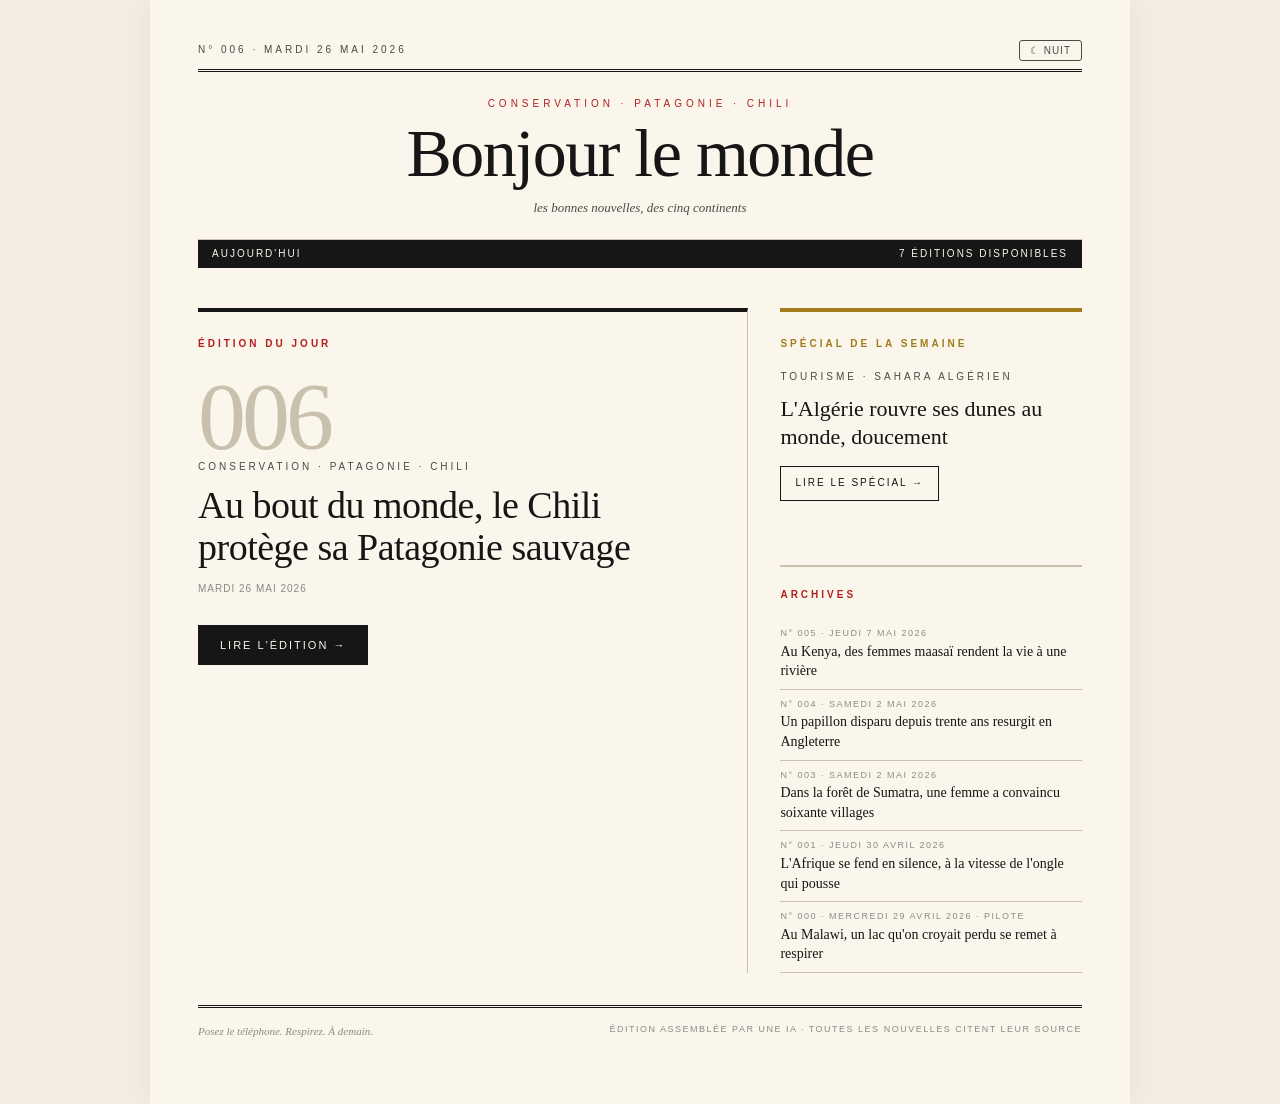
==== index.html @ 3cf7e54c "n°006 : thème Grèce, texte -35%, Tu connais sur index - Archives/n006 : bannière Navagio (CC BY-SA 4" ====
<!DOCTYPE html>
<html lang="fr">
<head>
<meta charset="UTF-8">
<meta name="viewport" content="width=device-width, initial-scale=1.0">

<!-- ============ SEO DE BASE ============ -->
<title>Bonjour le monde — Bonnes nouvelles des cinq continents</title>
<meta name="description" content="Un journal de bonnes nouvelles des cinq continents. Articles apaisants, faits vérifiés, sources citées. Nouvelle édition chaque jour.">
<meta name="keywords" content="bonnes nouvelles, journal positif, déconnexion, lecture lente, IA journaliste, cinq continents, actualités positives">
<meta name="author" content="Bonjour le monde">
<meta name="robots" content="index, follow, max-image-preview:large, max-snippet:-1">
<link rel="canonical" href="https://dzcheck.com/">
<link rel="icon" type="image/svg+xml" href="assets/logo.svg">
<link rel="apple-touch-icon" href="assets/logo.svg">

<!-- ============ OPEN GRAPH ============ -->
<meta property="og:type" content="website">
<meta property="og:title" content="Bonjour le monde — Bonnes nouvelles des cinq continents">
<meta property="og:description" content="Un journal de bonnes nouvelles des cinq continents. Articles apaisants, faits vérifiés, sources citées. Nouvelle édition chaque jour.">
<meta property="og:image" content="https://dzcheck.com/assets/img/n006-une.jpg">
<meta property="og:url" content="https://dzcheck.com/">
<meta property="og:site_name" content="Bonjour le monde">
<meta property="og:locale" content="fr_FR">

<!-- ============ TWITTER CARD ============ -->
<meta name="twitter:card" content="summary_large_image">
<meta name="twitter:title" content="Bonjour le monde — Bonnes nouvelles des cinq continents">
<meta name="twitter:description" content="Un journal de bonnes nouvelles des cinq continents. Articles apaisants, faits vérifiés, sources citées.">
<meta name="twitter:image" content="https://dzcheck.com/assets/img/n006-une.jpg">

<!-- ============ SCHEMA.ORG JSON-LD ============ -->
<script type="application/ld+json">
{
  "@context": "https://schema.org",
  "@type": "WebSite",
  "name": "Bonjour le monde",
  "url": "https://dzcheck.com/",
  "description": "Journal de bonnes nouvelles des cinq continents — articles apaisants, faits vérifiés, sources citées. Nouvelle édition chaque jour.",
  "inLanguage": "fr",
  "publisher": {
    "@type": "Organization",
    "name": "Bonjour le monde",
    "url": "https://dzcheck.com/",
    "logo": { "@type": "ImageObject", "url": "https://dzcheck.com/assets/logo.svg" }
  }
}
</script>

<link rel="stylesheet" href="assets/style.css">
<style>
.home-grid {
  display: grid;
  grid-template-columns: 1fr;
  gap: 0;
  margin: 2rem 0 0;
}
@media (min-width: 720px) {
  .home-grid {
    grid-template-columns: 1.65fr 1fr;
    gap: 0;
  }
}

/* Carte édition du jour */
.card-today {
  border-top: 4px solid var(--ink);
  padding: 1.5rem 0 2rem;
}
@media (min-width: 720px) {
  .card-today { padding-right: 2.5rem; border-right: 1px solid var(--rule); }
}
.card-label {
  font-family: var(--sans);
  font-size: 10px;
  letter-spacing: 3px;
  text-transform: uppercase;
  font-weight: bold;
  margin: 0 0 1rem;
}
.card-today .card-label { color: var(--red); }
.card-num {
  font-family: var(--display);
  font-size: 96px;
  line-height: 1;
  color: var(--rule);
  font-weight: 500;
  display: block;
  letter-spacing: -4px;
  margin-bottom: -6px;
}
.card-kicker {
  font-family: var(--sans);
  font-size: 10px;
  letter-spacing: 3px;
  text-transform: uppercase;
  color: var(--ink-soft);
  margin: 0 0 10px;
}
.card-today h2 {
  font-family: var(--display);
  font-size: clamp(26px, 4.5vw, 38px);
  font-weight: 500;
  line-height: 1.1;
  letter-spacing: -0.5px;
  margin: 0 0 0.75rem;
}
.card-date {
  font-family: var(--sans);
  font-size: 10px;
  color: var(--ink-faint);
  letter-spacing: 1px;
  text-transform: uppercase;
  margin-bottom: 1.75rem;
}
.btn-primary {
  display: inline-block;
  font-family: var(--sans);
  font-size: 11px;
  letter-spacing: 2px;
  text-transform: uppercase;
  color: var(--paper);
  background: var(--ink);
  padding: 11px 22px;
  text-decoration: none;
  transition: background 0.2s;
}
.btn-primary:hover { background: var(--red); }

/* Colonne droite */
.right-col { padding: 0; }
@media (min-width: 720px) { .right-col { padding: 0 0 0 2rem; } }

/* Carte spécial */
.card-special {
  border-top: 4px solid var(--gold);
  padding: 1.5rem 0 2rem;
  margin-top: 2rem;
}
@media (min-width: 720px) { .card-special { margin-top: 0; } }
.card-special .card-label { color: var(--gold); }
.card-special h3 {
  font-family: var(--display);
  font-size: clamp(18px, 2.8vw, 22px);
  font-weight: 500;
  line-height: 1.25;
  margin: 0 0 1rem;
}
.btn-secondary {
  display: inline-block;
  font-family: var(--sans);
  font-size: 10px;
  letter-spacing: 2px;
  text-transform: uppercase;
  color: var(--ink);
  border: 1px solid var(--ink);
  padding: 8px 14px;
  text-decoration: none;
  transition: all 0.2s;
}
.btn-secondary:hover { color: var(--paper); background: var(--ink); }

/* Archives */
.archives-side {
  border-top: 2px solid var(--rule);
  padding-top: 1.25rem;
  margin-top: 2rem;
}
.archives-side h3 {
  font-family: var(--sans);
  font-size: 10px;
  letter-spacing: 3px;
  text-transform: uppercase;
  color: var(--red);
  margin: 0 0 1rem;
  font-weight: bold;
}
/* Tu connais ? */
.tu-connais {
  border-top: 2px solid rgba(232,160,32,0.4);
  margin-top: 3rem;
  padding-top: 1.75rem;
}
.tu-connais-header {
  font-family: var(--sans);
  font-size: 10px;
  letter-spacing: 3px;
  text-transform: uppercase;
  color: #c8881a;
  font-weight: bold;
  margin: 0 0 0.5rem;
}
.tu-connais h2 {
  font-family: var(--display);
  font-size: clamp(18px, 3vw, 24px);
  font-weight: 500;
  margin: 0 0 1rem;
  line-height: 1.25;
}
.tu-connais p { font-size: 14.5px; line-height: 1.65; margin: 0 0 1rem; }
.tu-connais .proverb-box {
  font-style: italic;
  font-size: 14px;
  border-left: 3px solid rgba(232,160,32,0.5);
  padding-left: 1rem;
  color: var(--ink-soft);
  margin: 1rem 0;
}
.tu-connais .proverb-box cite {
  display: block;
  font-style: normal;
  font-family: var(--sans);
  font-size: 9px;
  letter-spacing: 1.5px;
  text-transform: uppercase;
  color: var(--ink-faint);
  margin-top: 4px;
}
.tu-connais .book-rec {
  display: flex;
  gap: 10px;
  background: rgba(240,222,160,0.12);
  border: 0.5px solid rgba(232,160,32,0.3);
  border-radius: 2px;
  padding: 10px 12px;
  margin-top: 0.75rem;
}
.tu-connais .book-icon { font-size: 20px; flex-shrink: 0; line-height: 1.3; }
.tu-connais .book-body { font-family: var(--sans); font-size: 11px; color: var(--ink-soft); line-height: 1.5; }
.tu-connais .book-body strong { display: block; font-size: 12.5px; color: var(--ink); font-family: var(--display); font-style: italic; margin-bottom: 2px; }

.archives-side ul { list-style: none; padding: 0; margin: 0; }
.archives-side li { border-bottom: 0.5px solid var(--rule); padding: 8px 0; }
.archives-side a {
  color: var(--ink);
  text-decoration: none;
  font-family: var(--display);
  font-size: 14px;
  line-height: 1.4;
  display: block;
}
.archives-side a:hover { color: var(--red); }
.archives-side .meta {
  font-family: var(--sans);
  font-size: 9px;
  letter-spacing: 1.5px;
  text-transform: uppercase;
  color: var(--ink-faint);
  display: block;
  margin-bottom: 2px;
}
</style>
</head>
<body>

<div class="page">

<div class="topbar">
  <small id="topbar-date">N° 006 · Mardi 26 mai 2026</small>
  <button class="toggle" id="toggle">☾ NUIT</button>
</div>

<header class="masthead">
  <p class="pre" id="masthead-kicker">Conservation · Patagonie · Chili</p>
  <h1>Bonjour le monde</h1>
  <p class="strap">les bonnes nouvelles, des cinq continents</p>
</header>

<div class="bandeau">
  <span>Aujourd'hui</span>
  <span id="bandeau-info">7 éditions disponibles</span>
</div>

<!-- Contenu statique lu par Google — mis à jour à chaque édition -->
<div id="content">
  <div class="home-grid">
    <div class="card-today">
      <p class="card-label">Édition du jour</p>
      <span class="card-num">006</span>
      <p class="card-kicker">Conservation · Patagonie · Chili</p>
      <h2>Au bout du monde, le Chili protège sa Patagonie sauvage</h2>
      <p class="card-date">Mardi 26 mai 2026</p>
      <a class="btn-primary" href="archives/n006.html">Lire l'édition →</a>
    </div>
    <div class="right-col">
      <div class="card-special">
        <p class="card-label">Spécial de la semaine</p>
        <p class="card-kicker">Tourisme · Sahara algérien</p>
        <h3>L'Algérie rouvre ses dunes au monde, doucement</h3>
        <a class="btn-secondary" href="archives/n002.html">Lire le spécial →</a>
      </div>
      <div class="archives-side">
        <h3>Archives</h3>
        <ul>
          <li><a href="archives/n005.html"><span class="meta">N° 005 · Jeudi 7 mai 2026</span>Au Kenya, des femmes maasaï rendent la vie à une rivière</a></li>
          <li><a href="archives/n004.html"><span class="meta">N° 004 · Samedi 2 mai 2026</span>Un papillon disparu depuis trente ans resurgit en Angleterre</a></li>
          <li><a href="archives/n003.html"><span class="meta">N° 003 · Samedi 2 mai 2026</span>Dans la forêt de Sumatra, une femme a convaincu soixante villages</a></li>
          <li><a href="archives/n001.html"><span class="meta">N° 001 · Jeudi 30 avril 2026</span>L'Afrique se fend en silence, à la vitesse de l'ongle qui pousse</a></li>
        </ul>
      </div>
    </div>
  </div>
  <!-- Tu connais ? — rubrique fixe, mise à jour à chaque édition -->
  <div class="tu-connais" id="tu-connais">
    <p class="tu-connais-header">☀ Tu connais ? — Portrait de pays · Édition d'été</p>
    <h2>Palau — l'archipel qui a choisi l'océan plutôt que l'argent</h2>
    <p>Palau est un chapelet de 340 îles dans le Pacifique occidental, entre les Philippines et la Papouasie. Avec 18 000 habitants, c'est l'un des plus petits États souverains du monde — et l'un des plus cohérents : en 2015, le pays a fermé 80 % de ses eaux territoriales à toute pêche commerciale. Sa "Jellyfish Lake" abrite des millions de méduses dorées sans venin, que l'on traverse à la nage dans un silence étrange.</p>
    <div class="proverb-box">
      « Une île seule ne fait pas un archipel. »
      <cite>— Proverbe palauan</cite>
    </div>
    <div class="book-rec">
      <span class="book-icon">📖</span>
      <div class="book-body">
        <strong>La Longue Route — Bernard Moitessier (1971)</strong>
        Un marin français abandonne une course autour du monde pour continuer seul dans le Pacifique — parce que l'océan valait plus que la victoire. Le grand livre d'été.
      </div>
    </div>
  </div>

  <div class="colophon">
    <p class="left">Posez le téléphone. Respirez. À demain.</p>
    <p class="right">Édition assemblée par une IA · Toutes les nouvelles citent leur source</p>
  </div>
</div>

</div>

<script>
(function(){
  const btn = document.getElementById('toggle');
  if (window.matchMedia && window.matchMedia('(prefers-color-scheme: dark)').matches) {
    document.body.classList.add('dark');
    btn.textContent = '☀ JOUR';
  }
  btn.addEventListener('click', () => {
    document.body.classList.toggle('dark');
    btn.textContent = document.body.classList.contains('dark') ? '☀ JOUR' : '☾ NUIT';
  });
})();

(async function(){
  try {
    const res = await fetch('data/editions.json');
    const data = await res.json();
    const editions = data.editions || [];

    const today = new Date().toISOString().slice(0, 10);
    const available = editions.filter(e => e.date <= today);

    if (available.length === 0) return;

    const todayEd  = available[0];
    const specialEd = available.find(e => e.special && e !== todayEd) || null;
    const archives  = available.filter(e => e !== todayEd && e !== specialEd);

    document.title = 'Bonjour le monde — N° ' + todayEd.numero;
    document.getElementById('topbar-date').textContent = 'N° ' + todayEd.numero + ' · ' + todayEd.date_fr;
    document.getElementById('masthead-kicker').textContent = todayEd.kicker_une;
    document.getElementById('bandeau-info').textContent =
      available.length + ' édition' + (available.length > 1 ? 's' : '') + ' disponible' + (available.length > 1 ? 's' : '');

    let html = '<div class="home-grid">';
    html += `<div class="card-today">
      <p class="card-label">Édition du jour</p>
      <span class="card-num">${todayEd.numero}</span>
      <p class="card-kicker">${todayEd.kicker_une}</p>
      <h2>${todayEd.titre_une}</h2>
      <p class="card-date">${todayEd.date_fr}</p>
      <a class="btn-primary" href="${todayEd.fichier}">Lire l'édition →</a>
    </div>`;

    html += '<div class="right-col">';
    if (specialEd) {
      html += `<div class="card-special">
        <p class="card-label">Spécial de la semaine</p>
        <p class="card-kicker">${specialEd.kicker_une}</p>
        <h3>${specialEd.titre_une}</h3>
        <a class="btn-secondary" href="${specialEd.fichier}">Lire le spécial →</a>
      </div>`;
    }
    if (archives.length > 0) {
      const mt = specialEd ? '' : 'margin-top:1.5rem;border-top:4px solid var(--rule);padding-top:1.5rem;';
      html += `<div class="archives-side" style="${mt}"><h3>Archives</h3><ul>`;
      archives.forEach(e => {
        html += `<li><a href="${e.fichier}"><span class="meta">N° ${e.numero} · ${e.date_fr}</span>${e.titre_une}</a></li>`;
      });
      html += '</ul></div>';
    }
    html += '</div></div>';
    html += `<div class="colophon">
      <p class="left">Posez le téléphone. Respirez. À demain.</p>
      <p class="right">Édition assemblée par une IA · Toutes les nouvelles citent leur source</p>
    </div>`;

    document.getElementById('content').innerHTML = html;
  } catch(err) {
    // Contenu statique maintenu si fetch échoue
  }
})();
</script>

</body>
</html>
---- assets/style.css ----
/* Bonjour le monde — feuille de style partagée */
:root {
  --bg: #f4ede1;
  --paper: #fbf6ec;
  --surface: #ffffff;
  --ink: #161616;
  --ink-soft: #4a4a48;
  --ink-faint: #8a8a85;
  --rule: #c9c1ad;
  --rule-strong: #161616;
  --red: #b21f1f;
  --gold: #a17c1b;
  --teal: #1a6660;
  --serif: "Iowan Old Style", "Palatino Linotype", Palatino, Georgia, "Times New Roman", serif;
  --display: "Iowan Old Style", "Palatino Linotype", Georgia, serif;
  --sans: "Helvetica Neue", "Arial Narrow", Arial, sans-serif;
}
body.dark {
  --bg: #131210;
  --paper: #1a1815;
  --surface: #221f1a;
  --ink: #ece5d3;
  --ink-soft: #b8b0a0;
  --ink-faint: #7a7368;
  --rule: #383330;
  --rule-strong: #ece5d3;
  --red: #e87d7d;
  --gold: #d9b26a;
  --teal: #6dbab2;
}
* { box-sizing: border-box; }
html, body { margin: 0; padding: 0; }
body {
  background: var(--bg);
  color: var(--ink);
  font-family: var(--serif);
  font-size: 16.5px;
  line-height: 1.65;
  -webkit-font-smoothing: antialiased;
  text-rendering: optimizeLegibility;
  transition: background 0.3s ease, color 0.3s ease;
}
.page {
  max-width: 980px;
  margin: 0 auto;
  background: var(--paper);
  padding: 1.25rem 1.5rem 3rem;
  box-shadow: 0 0 30px rgba(0,0,0,0.06);
}
@media (min-width: 800px){ .page { padding: 2.5rem 3rem 4rem; } }

.topbar { display: flex; justify-content: space-between; align-items: center; padding-bottom: 8px; border-bottom: 3px double var(--rule-strong); }
.topbar small { font-family: var(--sans); font-size: 10px; letter-spacing: 3px; color: var(--ink-soft); text-transform: uppercase; }
.toggle { background: transparent; border: 1px solid var(--ink-soft); border-radius: 3px; padding: 4px 10px; font-family: var(--sans); font-size: 10px; letter-spacing: 1px; color: var(--ink-soft); cursor: pointer; }
.toggle:hover { color: var(--ink); border-color: var(--ink); }

.masthead { text-align: center; padding: 1.5rem 0 0.5rem; border-bottom: 1px solid var(--rule); margin-bottom: 0; }
.masthead .pre { font-family: var(--sans); font-size: 10px; letter-spacing: 4px; color: var(--red); text-transform: uppercase; margin: 0 0 8px; }
.masthead h1 { font-family: var(--display); font-size: clamp(42px, 9vw, 68px); font-weight: 500; margin: 0; letter-spacing: -1.5px; line-height: 0.95; }
.masthead .strap { font-style: italic; font-size: 13px; color: var(--ink-soft); margin: 12px 0 0; padding-bottom: 12px; }
.bandeau { background: var(--ink); color: var(--paper); padding: 6px 14px; display: flex; justify-content: space-between; font-family: var(--sans); font-size: 10px; letter-spacing: 2px; text-transform: uppercase; margin-bottom: 2.5rem; }

/* Cover */
.cover { margin-bottom: 3rem; }
.cover-photo { width: 100%; aspect-ratio: 16/9; background-size: cover; background-position: center; filter: saturate(0.9) contrast(1.05); }
body.dark .cover-photo { filter: saturate(0.7) contrast(1.05) brightness(0.85); }
.cover-caption { font-family: var(--sans); font-size: 10px; color: var(--ink-faint); letter-spacing: 0.5px; padding: 6px 0; border-bottom: 1px solid var(--rule); font-style: italic; }
.cover-kicker { font-family: var(--sans); font-size: 11px; letter-spacing: 3px; color: var(--red); text-transform: uppercase; margin: 1.25rem 0 8px; font-weight: bold; }
.cover h2 { font-family: var(--display); font-size: clamp(28px, 5.5vw, 42px); font-weight: 500; line-height: 1.1; letter-spacing: -0.6px; margin: 0 0 1rem; }
.cover .deck { font-style: italic; font-size: 17px; line-height: 1.5; color: var(--ink-soft); margin: 0 0 1.5rem; max-width: 38em; }
.cover-body { columns: 1; column-gap: 2.5rem; }
@media (min-width: 720px){ .cover-body { columns: 2; } }
.cover-body p { margin: 0 0 1rem; text-align: justify; hyphens: auto; }
.cover-body p:first-child::first-letter { font-family: var(--display); font-size: 4.2em; float: left; line-height: 0.85; margin: 0.05em 0.1em 0 0; font-weight: 500; color: var(--red); }
.source-line { font-family: var(--sans); font-size: 9px; letter-spacing: 1.5px; text-transform: uppercase; color: var(--ink-faint); border-top: 1px solid var(--rule); padding-top: 10px; margin-top: 1.25rem; }

.sec-band { display: flex; align-items: center; gap: 14px; margin: 3rem 0 1.5rem; }
.sec-band .num { font-family: var(--display); font-size: 36px; line-height: 1; color: var(--red); font-weight: 500; }
.sec-band .lab { font-family: var(--sans); font-size: 11px; letter-spacing: 3px; text-transform: uppercase; color: var(--ink-soft); flex: 1; border-bottom: 1px solid var(--rule); padding-bottom: 6px; }

article.std { margin-bottom: 2.5rem; }
article.std h2 { font-family: var(--display); font-size: clamp(22px, 4vw, 28px); font-weight: 500; line-height: 1.2; letter-spacing: -0.3px; margin: 0 0 1rem; }
article.std .photo { width: 100%; aspect-ratio: 4/3; background-size: cover; background-position: center; filter: saturate(0.9); }
body.dark article.std .photo { filter: saturate(0.7) brightness(0.85); }
article.std .ph-cap { font-family: var(--sans); font-size: 10px; color: var(--ink-faint); font-style: italic; padding-bottom: 14px; border-bottom: 1px solid var(--rule); margin-bottom: 14px; }
article.std .body { columns: 1; column-gap: 2rem; }
@media (min-width: 720px){ article.std .body { columns: 2; } }
article.std .body p { margin: 0 0 0.9rem; text-align: justify; hyphens: auto; }
article.std.split { display: grid; gap: 1.5rem; grid-template-columns: 1fr; }
@media (min-width: 720px){ article.std.split { grid-template-columns: 1fr 1.4fr; } article.std.split .body { columns: 1; } }

.encadre { border: 1.5px solid var(--ink); padding: 14px 16px; margin: 1rem 0; background: var(--surface); }
.encadre h4 { font-family: var(--sans); font-size: 10px; letter-spacing: 3px; text-transform: uppercase; color: var(--red); margin: 0 0 8px; font-weight: bold; }
.encadre p { margin: 0; font-size: 14px; line-height: 1.55; }
.chiffre { font-family: var(--display); font-size: 38px; line-height: 1; color: var(--ink); font-weight: 500; display: block; margin-bottom: 6px; }

.pull { border-top: 2px solid var(--ink); border-bottom: 2px solid var(--ink); padding: 1rem 0; margin: 1.5rem 0; font-family: var(--display); font-size: 22px; font-style: italic; line-height: 1.35; text-align: center; color: var(--ink); }
.pull::before { content: "« "; color: var(--red); }
.pull::after { content: " »"; color: var(--red); }

.dyn { display: grid; grid-template-columns: 1fr; gap: 2rem; margin: 3rem 0; }
@media (min-width: 600px){ .dyn { grid-template-columns: 1fr 1fr; } }
.dyn h3 { font-family: var(--sans); font-size: 10px; letter-spacing: 3px; text-transform: uppercase; color: var(--red); border-bottom: 1px solid var(--rule); padding-bottom: 6px; margin: 0 0 12px; }
.dyn .riddle p, .dyn .pensee p { font-style: italic; font-size: 16px; line-height: 1.6; margin: 0 0 8px; }
.dyn small { font-family: var(--sans); font-size: 11px; color: var(--ink-faint); font-style: normal; }

.ia { background: var(--surface); border-top: 4px double var(--ink); border-bottom: 4px double var(--ink); padding: 2rem 1.5rem; margin: 3rem 0; }
@media (min-width: 720px){ .ia { padding: 2.5rem 2.5rem; } }
.ia .lab { font-family: var(--sans); font-size: 10px; letter-spacing: 3px; text-transform: uppercase; color: var(--gold); margin-bottom: 12px; font-weight: bold; }
.ia h2 { font-family: var(--display); font-size: clamp(22px, 4vw, 28px); font-weight: 500; line-height: 1.25; margin: 0 0 1.25rem; letter-spacing: -0.3px; }
.ia .body { columns: 1; column-gap: 2rem; }
@media (min-width: 720px){ .ia .body { columns: 2; } }
.ia .body p { margin: 0 0 0.85rem; text-align: justify; hyphens: auto; font-size: 15.5px; }
.ia .signoff { font-style: italic; color: var(--ink-soft); font-size: 13px; margin-top: 1.25rem; text-align: right; }

/* Archives nav (en pied de page) */
.archives-nav { margin-top: 4rem; padding-top: 1.5rem; border-top: 3px double var(--rule-strong); }
.archives-nav h3 { font-family: var(--sans); font-size: 11px; letter-spacing: 3px; text-transform: uppercase; color: var(--red); margin: 0 0 1rem; font-weight: bold; }
.archives-list { list-style: none; padding: 0; margin: 0; display: grid; grid-template-columns: 1fr; gap: 8px; }
@media (min-width: 600px){ .archives-list { grid-template-columns: repeat(auto-fill, minmax(260px, 1fr)); gap: 10px; } }
.archives-list li { border-bottom: 0.5px solid var(--rule); padding-bottom: 8px; }
.archives-list a { color: var(--ink); text-decoration: none; font-family: var(--display); font-size: 14px; line-height: 1.4; display: block; }
.archives-list a:hover { color: var(--red); }
.archives-list .meta { font-family: var(--sans); font-size: 9px; letter-spacing: 1.5px; text-transform: uppercase; color: var(--ink-faint); display: block; margin-bottom: 2px; }

/* Pied de page */
.colophon { border-top: 3px double var(--rule-strong); padding-top: 14px; display: flex; justify-content: space-between; flex-wrap: wrap; gap: 8px; margin-top: 2rem; }
.colophon p { font-size: 11px; margin: 0; color: var(--ink-faint); }
.colophon .left { font-style: italic; }
.colophon .right { font-family: var(--sans); font-size: 9px; letter-spacing: 1.5px; text-transform: uppercase; }

.photo-disclaimer { font-family: var(--sans); font-size: 10px; color: var(--ink-faint); text-align: center; padding: 8px; margin-top: 1rem; border: 1px dashed var(--rule); font-style: italic; }
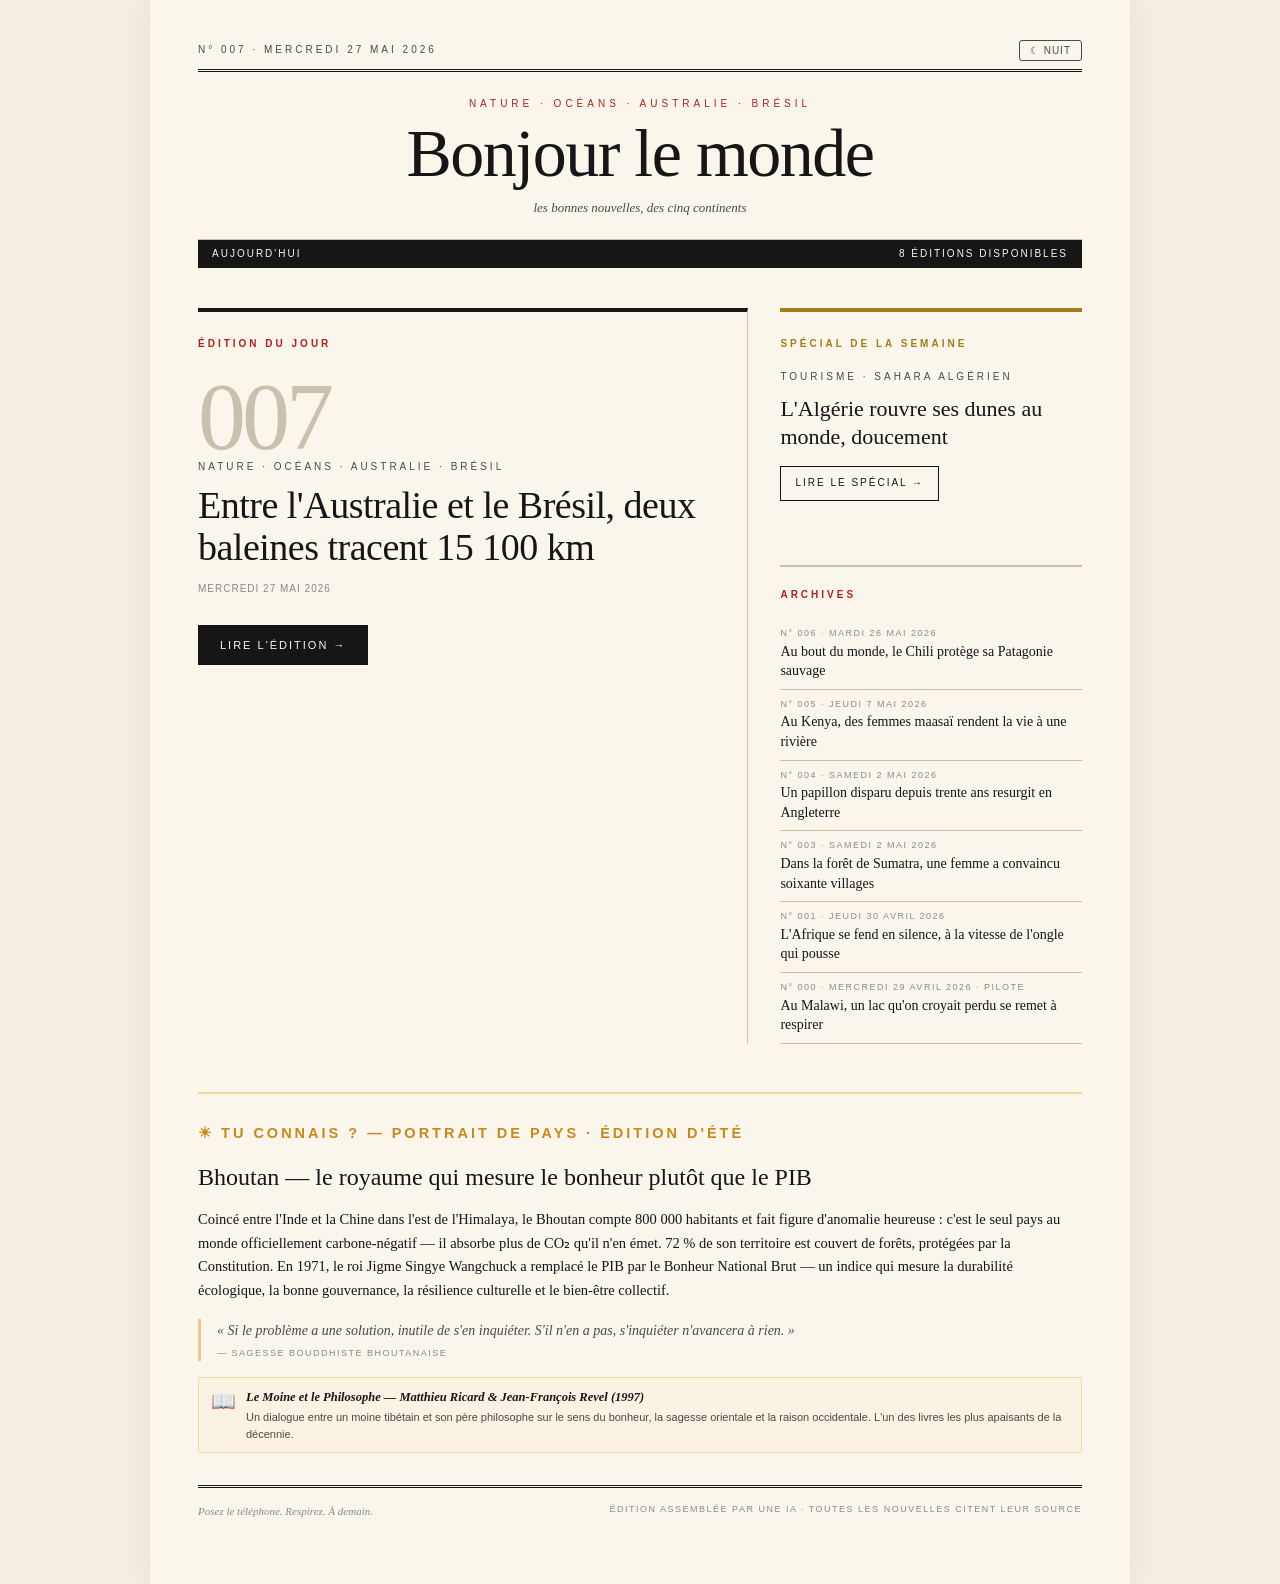
==== commit f2469324: "n°007 : baleines à bosse, Himalaya, Voronoi — Mercredi 27 mai 2026 Co-Authored-By: Claude Sonnet 4.6" ====
--- a/index.html
+++ b/index.html
@@ -18,7 +18,7 @@
 <meta property="og:type" content="website">
 <meta property="og:title" content="Bonjour le monde — Bonnes nouvelles des cinq continents">
 <meta property="og:description" content="Un journal de bonnes nouvelles des cinq continents. Articles apaisants, faits vérifiés, sources citées. Nouvelle édition chaque jour.">
-<meta property="og:image" content="https://dzcheck.com/assets/img/n006-une.jpg">
+<meta property="og:image" content="https://dzcheck.com/assets/img/n007-une.jpg">
 <meta property="og:url" content="https://dzcheck.com/">
 <meta property="og:site_name" content="Bonjour le monde">
 <meta property="og:locale" content="fr_FR">
@@ -27,7 +27,7 @@
 <meta name="twitter:card" content="summary_large_image">
 <meta name="twitter:title" content="Bonjour le monde — Bonnes nouvelles des cinq continents">
 <meta name="twitter:description" content="Un journal de bonnes nouvelles des cinq continents. Articles apaisants, faits vérifiés, sources citées.">
-<meta name="twitter:image" content="https://dzcheck.com/assets/img/n006-une.jpg">
+<meta name="twitter:image" content="https://dzcheck.com/assets/img/n007-une.jpg">
 
 <!-- ============ SCHEMA.ORG JSON-LD ============ -->
 <script type="application/ld+json">
@@ -256,12 +256,12 @@
 <div class="page">
 
 <div class="topbar">
-  <small id="topbar-date">N° 006 · Mardi 26 mai 2026</small>
+  <small id="topbar-date">N° 007 · Mercredi 27 mai 2026</small>
   <button class="toggle" id="toggle">☾ NUIT</button>
 </div>
 
 <header class="masthead">
-  <p class="pre" id="masthead-kicker">Conservation · Patagonie · Chili</p>
+  <p class="pre" id="masthead-kicker">Nature · Océans · Australie · Brésil</p>
   <h1>Bonjour le monde</h1>
   <p class="strap">les bonnes nouvelles, des cinq continents</p>
 </header>
@@ -276,11 +276,11 @@
   <div class="home-grid">
     <div class="card-today">
       <p class="card-label">Édition du jour</p>
-      <span class="card-num">006</span>
-      <p class="card-kicker">Conservation · Patagonie · Chili</p>
-      <h2>Au bout du monde, le Chili protège sa Patagonie sauvage</h2>
-      <p class="card-date">Mardi 26 mai 2026</p>
-      <a class="btn-primary" href="archives/n006.html">Lire l'édition →</a>
+      <span class="card-num">007</span>
+      <p class="card-kicker">Nature · Océans · Australie · Brésil</p>
+      <h2>Entre l'Australie et le Brésil, deux baleines tracent 15 100 km</h2>
+      <p class="card-date">Mercredi 27 mai 2026</p>
+      <a class="btn-primary" href="archives/n007.html">Lire l'édition →</a>
     </div>
     <div class="right-col">
       <div class="card-special">
@@ -292,36 +292,37 @@
       <div class="archives-side">
         <h3>Archives</h3>
         <ul>
+          <li><a href="archives/n006.html"><span class="meta">N° 006 · Mardi 26 mai 2026</span>Au bout du monde, le Chili protège sa Patagonie sauvage</a></li>
           <li><a href="archives/n005.html"><span class="meta">N° 005 · Jeudi 7 mai 2026</span>Au Kenya, des femmes maasaï rendent la vie à une rivière</a></li>
           <li><a href="archives/n004.html"><span class="meta">N° 004 · Samedi 2 mai 2026</span>Un papillon disparu depuis trente ans resurgit en Angleterre</a></li>
           <li><a href="archives/n003.html"><span class="meta">N° 003 · Samedi 2 mai 2026</span>Dans la forêt de Sumatra, une femme a convaincu soixante villages</a></li>
-          <li><a href="archives/n001.html"><span class="meta">N° 001 · Jeudi 30 avril 2026</span>L'Afrique se fend en silence, à la vitesse de l'ongle qui pousse</a></li>
         </ul>
       </div>
     </div>
   </div>
-  <!-- Tu connais ? — rubrique fixe, mise à jour à chaque édition -->
-  <div class="tu-connais" id="tu-connais">
-    <p class="tu-connais-header">☀ Tu connais ? — Portrait de pays · Édition d'été</p>
-    <h2>Palau — l'archipel qui a choisi l'océan plutôt que l'argent</h2>
-    <p>Palau est un chapelet de 340 îles dans le Pacifique occidental, entre les Philippines et la Papouasie. Avec 18 000 habitants, c'est l'un des plus petits États souverains du monde — et l'un des plus cohérents : en 2015, le pays a fermé 80 % de ses eaux territoriales à toute pêche commerciale. Sa "Jellyfish Lake" abrite des millions de méduses dorées sans venin, que l'on traverse à la nage dans un silence étrange.</p>
-    <div class="proverb-box">
-      « Une île seule ne fait pas un archipel. »
-      <cite>— Proverbe palauan</cite>
-    </div>
-    <div class="book-rec">
-      <span class="book-icon">📖</span>
-      <div class="book-body">
-        <strong>La Longue Route — Bernard Moitessier (1971)</strong>
-        Un marin français abandonne une course autour du monde pour continuer seul dans le Pacifique — parce que l'océan valait plus que la victoire. Le grand livre d'été.
-      </div>
+</div>
+
+<!-- Tu connais ? — section fixe, non remplacée par le JS, mise à jour à chaque édition -->
+<div class="tu-connais" id="tu-connais">
+  <p class="tu-connais-header">☀ Tu connais ? — Portrait de pays · Édition d'été</p>
+  <h2>Bhoutan — le royaume qui mesure le bonheur plutôt que le PIB</h2>
+  <p>Coincé entre l'Inde et la Chine dans l'est de l'Himalaya, le Bhoutan compte 800 000 habitants et fait figure d'anomalie heureuse : c'est le seul pays au monde officiellement carbone-négatif — il absorbe plus de CO₂ qu'il n'en émet. 72 % de son territoire est couvert de forêts, protégées par la Constitution. En 1971, le roi Jigme Singye Wangchuck a remplacé le PIB par le Bonheur National Brut — un indice qui mesure la durabilité écologique, la bonne gouvernance, la résilience culturelle et le bien-être collectif.</p>
+  <div class="proverb-box">
+    « Si le problème a une solution, inutile de s'en inquiéter. S'il n'en a pas, s'inquiéter n'avancera à rien. »
+    <cite>— Sagesse bouddhiste bhoutanaise</cite>
+  </div>
+  <div class="book-rec">
+    <span class="book-icon">📖</span>
+    <div class="book-body">
+      <strong>Le Moine et le Philosophe — Matthieu Ricard &amp; Jean-François Revel (1997)</strong>
+      Un dialogue entre un moine tibétain et son père philosophe sur le sens du bonheur, la sagesse orientale et la raison occidentale. L'un des livres les plus apaisants de la décennie.
     </div>
   </div>
-
-  <div class="colophon">
-    <p class="left">Posez le téléphone. Respirez. À demain.</p>
-    <p class="right">Édition assemblée par une IA · Toutes les nouvelles citent leur source</p>
-  </div>
+</div>
+
+<div class="colophon">
+  <p class="left">Posez le téléphone. Respirez. À demain.</p>
+  <p class="right">Édition assemblée par une IA · Toutes les nouvelles citent leur source</p>
 </div>
 
 </div>
@@ -388,10 +389,6 @@
       html += '</ul></div>';
     }
     html += '</div></div>';
-    html += `<div class="colophon">
-      <p class="left">Posez le téléphone. Respirez. À demain.</p>
-      <p class="right">Édition assemblée par une IA · Toutes les nouvelles citent leur source</p>
-    </div>`;
 
     document.getElementById('content').innerHTML = html;
   } catch(err) {
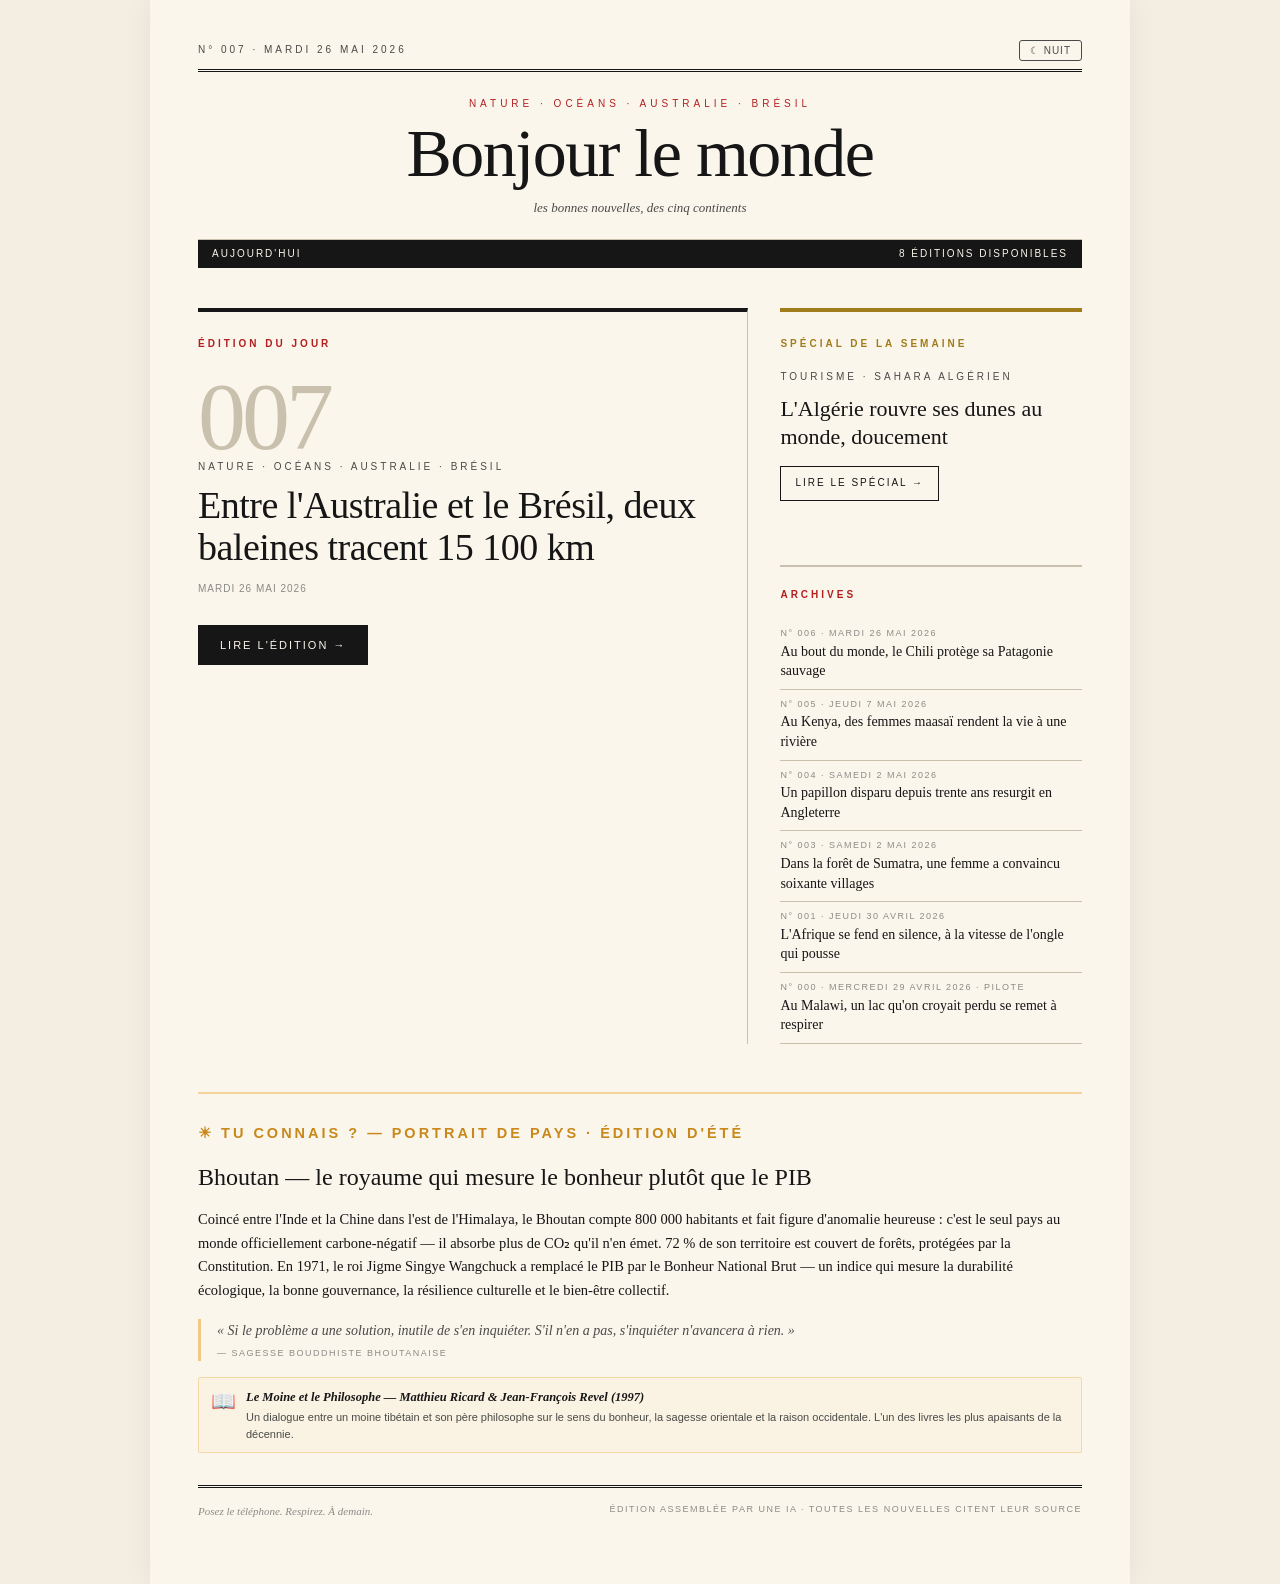
==== commit 3fd2eb63: "n°007 : date corrigée — Mardi 26 mai 2026 Co-Authored-By: Claude Sonnet 4.6 <noreply@anthropic.com>" ====
--- a/index.html
+++ b/index.html
@@ -256,7 +256,7 @@
 <div class="page">
 
 <div class="topbar">
-  <small id="topbar-date">N° 007 · Mercredi 27 mai 2026</small>
+  <small id="topbar-date">N° 007 · Mardi 26 mai 2026</small>
   <button class="toggle" id="toggle">☾ NUIT</button>
 </div>
 
@@ -279,7 +279,7 @@
       <span class="card-num">007</span>
       <p class="card-kicker">Nature · Océans · Australie · Brésil</p>
       <h2>Entre l'Australie et le Brésil, deux baleines tracent 15 100 km</h2>
-      <p class="card-date">Mercredi 27 mai 2026</p>
+      <p class="card-date">Mardi 26 mai 2026</p>
       <a class="btn-primary" href="archives/n007.html">Lire l'édition →</a>
     </div>
     <div class="right-col">
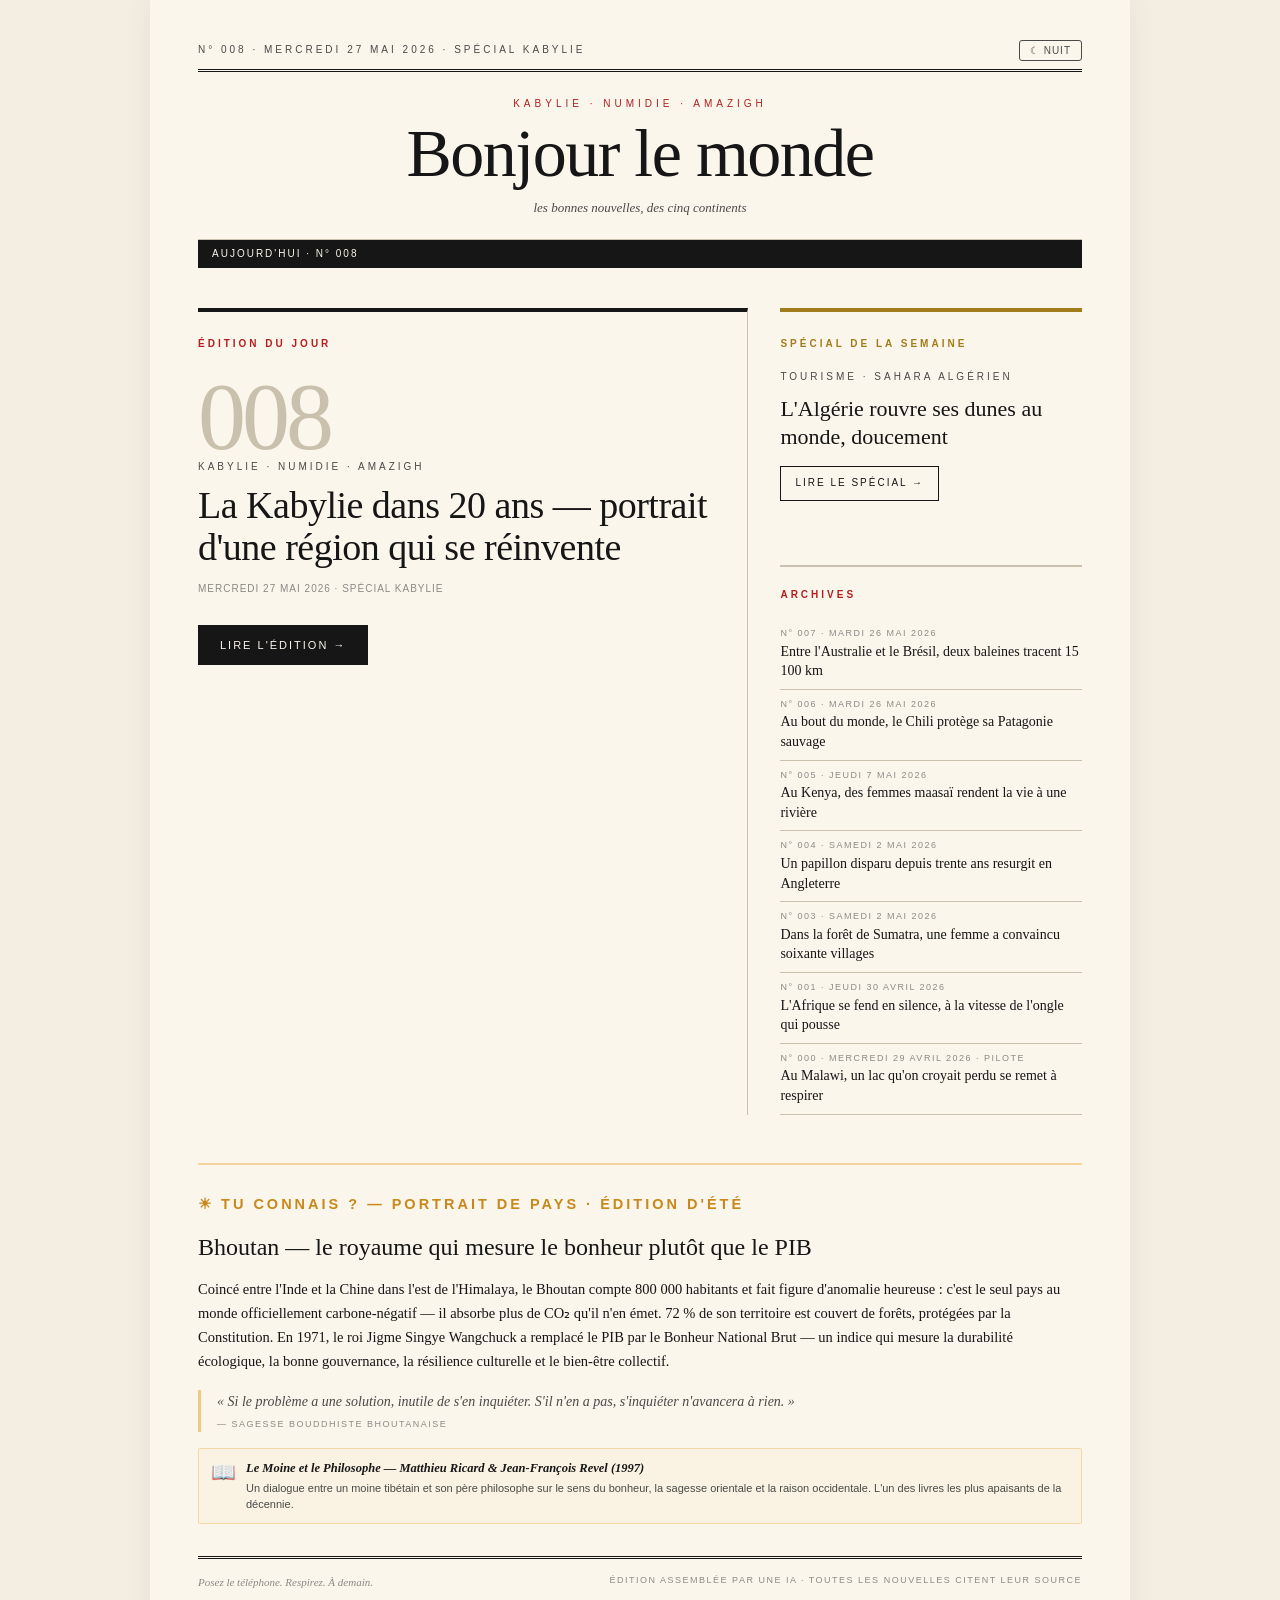
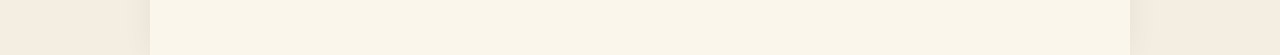
==== commit b858836e: "n°008 : Spécial Kabylie — Numidie, villages, plages et poésie berbère Co-Authored-By: Claude Sonnet " ====
--- a/index.html
+++ b/index.html
@@ -267,8 +267,7 @@
 </header>
 
 <div class="bandeau">
-  <span>Aujourd'hui</span>
-  <span id="bandeau-info">7 éditions disponibles</span>
+  <span id="bandeau-info">Aujourd'hui</span>
 </div>
 
 <!-- Contenu statique lu par Google — mis à jour à chaque édition -->
@@ -276,11 +275,11 @@
   <div class="home-grid">
     <div class="card-today">
       <p class="card-label">Édition du jour</p>
-      <span class="card-num">007</span>
-      <p class="card-kicker">Nature · Océans · Australie · Brésil</p>
-      <h2>Entre l'Australie et le Brésil, deux baleines tracent 15 100 km</h2>
-      <p class="card-date">Mardi 26 mai 2026</p>
-      <a class="btn-primary" href="archives/n007.html">Lire l'édition →</a>
+      <span class="card-num">008</span>
+      <p class="card-kicker">Kabylie · Numidie · Amazigh</p>
+      <h2>La Kabylie dans 20 ans — portrait d'une région qui se réinvente</h2>
+      <p class="card-date">Mercredi 27 mai 2026 · Spécial Kabylie</p>
+      <a class="btn-primary" href="archives/n008.html">Lire l'édition →</a>
     </div>
     <div class="right-col">
       <div class="card-special">
@@ -292,10 +291,10 @@
       <div class="archives-side">
         <h3>Archives</h3>
         <ul>
+          <li><a href="archives/n007.html"><span class="meta">N° 007 · Mardi 26 mai 2026</span>Entre l'Australie et le Brésil, deux baleines tracent 15 100 km</a></li>
           <li><a href="archives/n006.html"><span class="meta">N° 006 · Mardi 26 mai 2026</span>Au bout du monde, le Chili protège sa Patagonie sauvage</a></li>
           <li><a href="archives/n005.html"><span class="meta">N° 005 · Jeudi 7 mai 2026</span>Au Kenya, des femmes maasaï rendent la vie à une rivière</a></li>
           <li><a href="archives/n004.html"><span class="meta">N° 004 · Samedi 2 mai 2026</span>Un papillon disparu depuis trente ans resurgit en Angleterre</a></li>
-          <li><a href="archives/n003.html"><span class="meta">N° 003 · Samedi 2 mai 2026</span>Dans la forêt de Sumatra, une femme a convaincu soixante villages</a></li>
         </ul>
       </div>
     </div>
@@ -358,8 +357,7 @@
     document.title = 'Bonjour le monde — N° ' + todayEd.numero;
     document.getElementById('topbar-date').textContent = 'N° ' + todayEd.numero + ' · ' + todayEd.date_fr;
     document.getElementById('masthead-kicker').textContent = todayEd.kicker_une;
-    document.getElementById('bandeau-info').textContent =
-      available.length + ' édition' + (available.length > 1 ? 's' : '') + ' disponible' + (available.length > 1 ? 's' : '');
+    document.getElementById('bandeau-info').textContent = 'Aujourd\'hui · N° ' + todayEd.numero;
 
     let html = '<div class="home-grid">';
     html += `<div class="card-today">
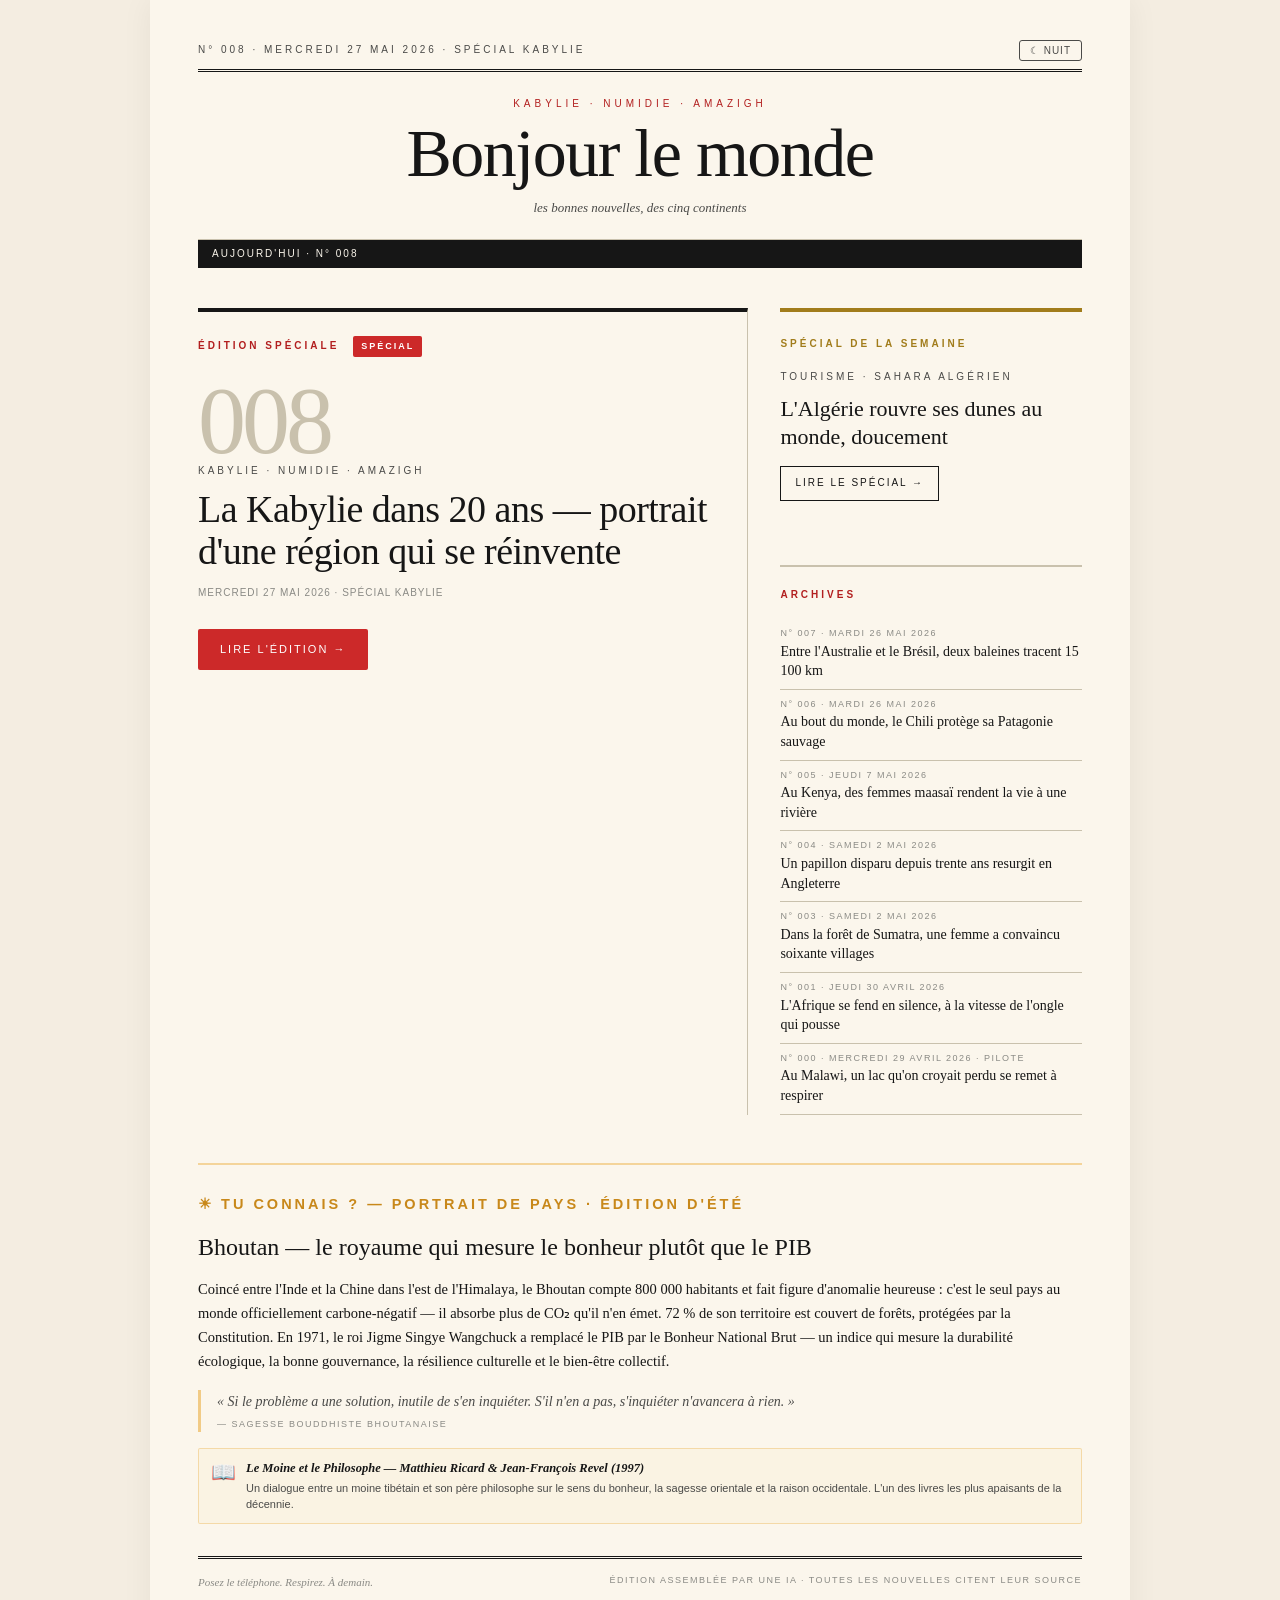
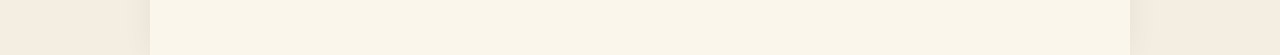
==== commit 6619a106: "feat: btn flash rouge édition spéciale + article microbiome 'Un ami m'a dit'" ====
--- a/index.html
+++ b/index.html
@@ -127,6 +127,41 @@
 }
 .btn-primary:hover { background: var(--red); }
 
+/* Flash rouge — éditions spéciales */
+@keyframes flash-pulse {
+  0%,100% { box-shadow: 0 0 0 0 rgba(204,41,41,0.55); }
+  50%      { box-shadow: 0 0 0 7px rgba(204,41,41,0); }
+}
+.btn-flash {
+  display: inline-block;
+  font-family: var(--sans);
+  font-size: 11px;
+  letter-spacing: 2px;
+  text-transform: uppercase;
+  color: #fff;
+  background: #CC2929;
+  padding: 11px 22px;
+  text-decoration: none;
+  transition: background 0.2s;
+  animation: flash-pulse 1.8s ease-in-out infinite;
+  border-radius: 2px;
+}
+.btn-flash:hover { background: #a31f1f; animation: none; }
+.badge-special {
+  display: inline-block;
+  font-family: var(--sans);
+  font-size: 9px;
+  letter-spacing: 2px;
+  text-transform: uppercase;
+  color: #fff;
+  background: #CC2929;
+  padding: 3px 8px;
+  border-radius: 2px;
+  margin-left: 8px;
+  vertical-align: middle;
+  font-weight: bold;
+}
+
 /* Colonne droite */
 .right-col { padding: 0; }
 @media (min-width: 720px) { .right-col { padding: 0 0 0 2rem; } }
@@ -274,12 +309,12 @@
 <div id="content">
   <div class="home-grid">
     <div class="card-today">
-      <p class="card-label">Édition du jour</p>
+      <p class="card-label">Édition spéciale <span class="badge-special">Spécial</span></p>
       <span class="card-num">008</span>
       <p class="card-kicker">Kabylie · Numidie · Amazigh</p>
       <h2>La Kabylie dans 20 ans — portrait d'une région qui se réinvente</h2>
       <p class="card-date">Mercredi 27 mai 2026 · Spécial Kabylie</p>
-      <a class="btn-primary" href="archives/n008.html">Lire l'édition →</a>
+      <a class="btn-flash" href="archives/n008.html">Lire l'édition →</a>
     </div>
     <div class="right-col">
       <div class="card-special">
@@ -359,14 +394,15 @@
     document.getElementById('masthead-kicker').textContent = todayEd.kicker_une;
     document.getElementById('bandeau-info').textContent = 'Aujourd\'hui · N° ' + todayEd.numero;
 
+    const isSpecial = !!todayEd.special;
     let html = '<div class="home-grid">';
     html += `<div class="card-today">
-      <p class="card-label">Édition du jour</p>
+      <p class="card-label">${isSpecial ? 'Édition spéciale <span class="badge-special">Spécial</span>' : 'Édition du jour'}</p>
       <span class="card-num">${todayEd.numero}</span>
       <p class="card-kicker">${todayEd.kicker_une}</p>
       <h2>${todayEd.titre_une}</h2>
       <p class="card-date">${todayEd.date_fr}</p>
-      <a class="btn-primary" href="${todayEd.fichier}">Lire l'édition →</a>
+      <a class="${isSpecial ? 'btn-flash' : 'btn-primary'}" href="${todayEd.fichier}">Lire l'édition →</a>
     </div>`;
 
     html += '<div class="right-col">';
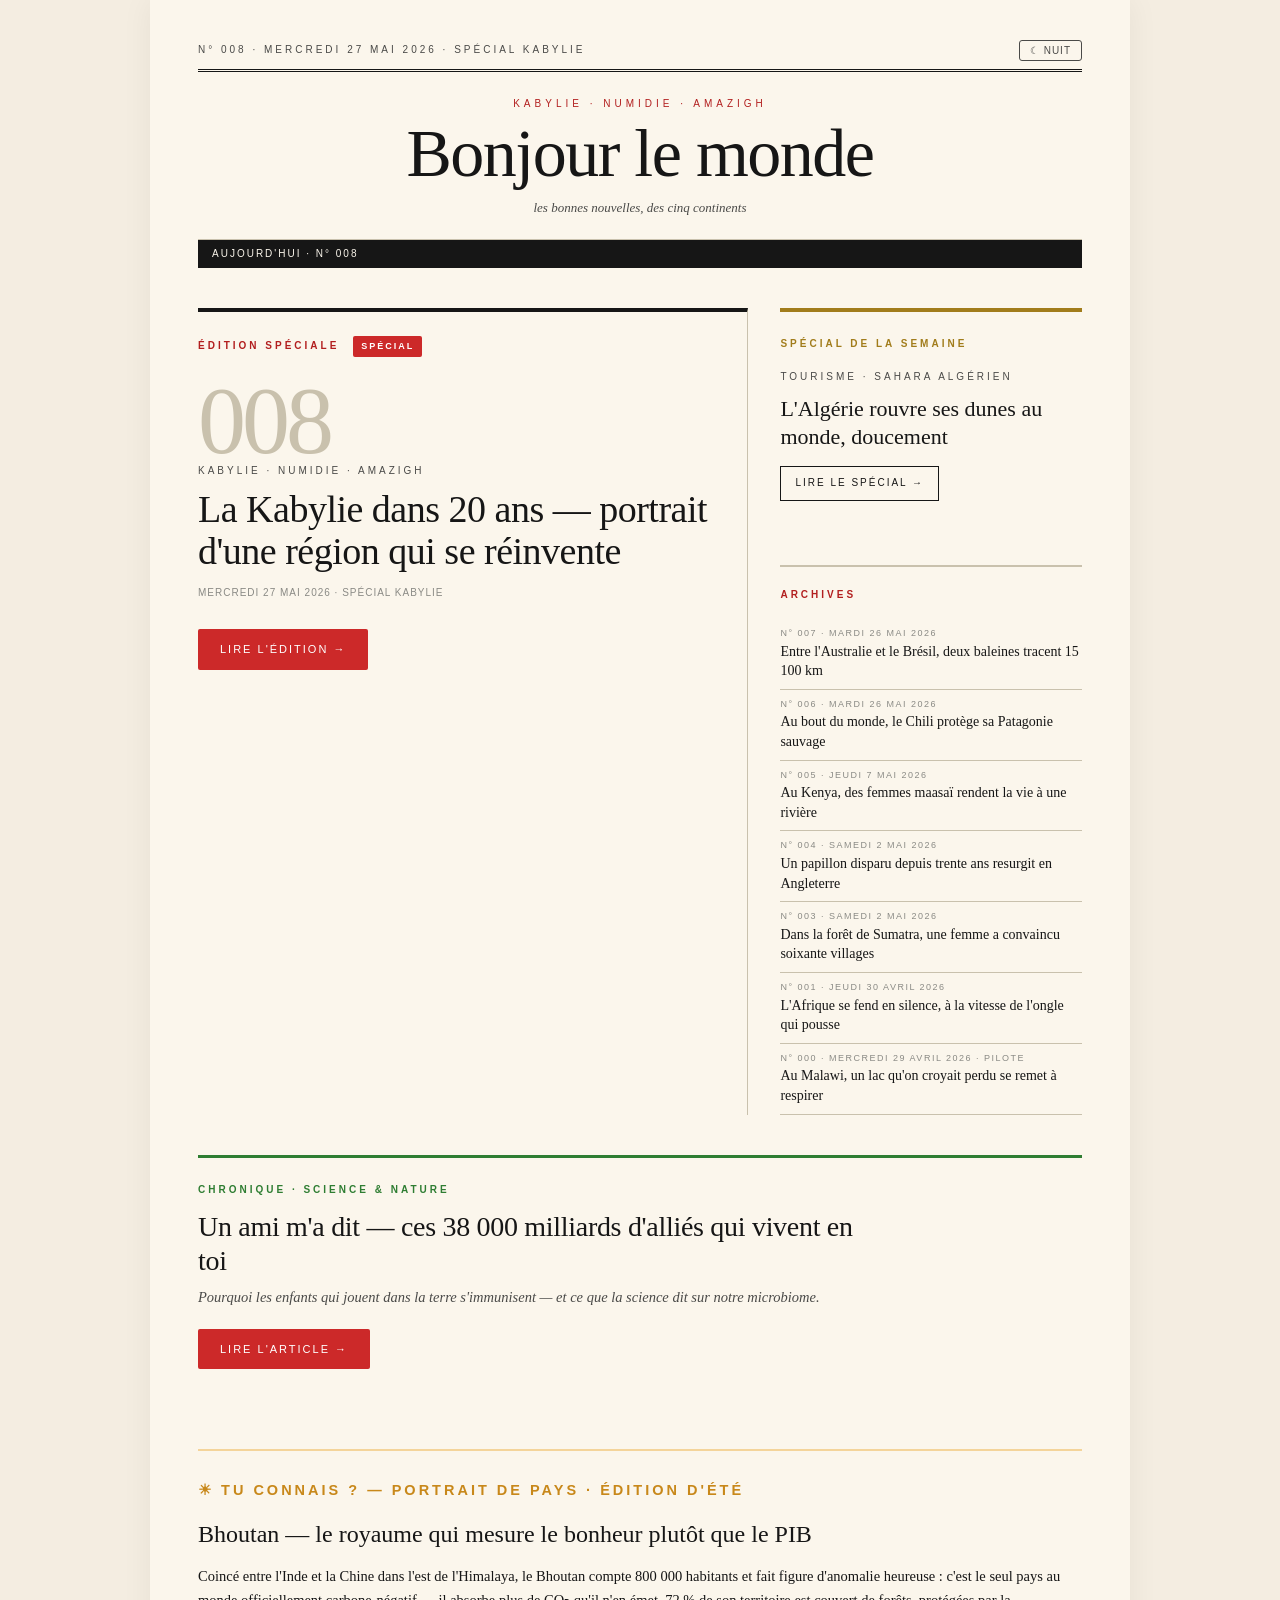
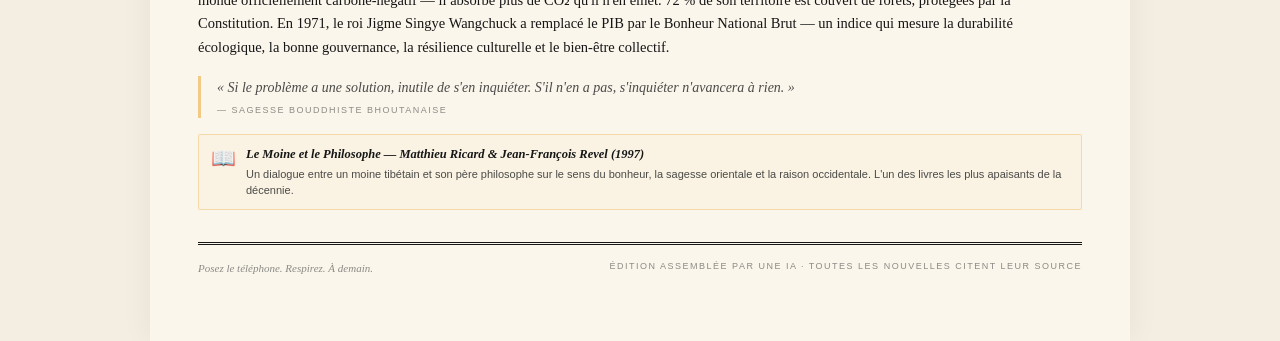
==== commit e5c4c758: "feat: article 'Un ami m'a dit' page séparée + bouton flash index" ====
--- a/index.html
+++ b/index.html
@@ -126,6 +126,26 @@
   transition: background 0.2s;
 }
 .btn-primary:hover { background: var(--red); }
+
+/* Carte chronique Un ami m'a dit */
+.card-ami {
+  border-top: 3px solid #2E7D32;
+  margin: 2.5rem 0 0;
+  padding: 1.5rem 0 2rem;
+}
+.card-ami-inner { max-width: 680px; }
+.ami-rubrique {
+  font-family: var(--sans); font-size: 10px; letter-spacing: 3px;
+  text-transform: uppercase; color: #2E7D32; font-weight: bold; margin: 0 0 0.75rem;
+}
+.ami-title {
+  font-family: var(--display); font-size: clamp(20px, 3.5vw, 28px);
+  font-weight: 500; line-height: 1.2; letter-spacing: -0.3px; margin: 0 0 0.6rem;
+}
+.ami-desc {
+  font-style: italic; font-size: 14.5px; color: var(--ink-soft);
+  line-height: 1.5; margin: 0 0 1.25rem;
+}
 
 /* Flash rouge — éditions spéciales */
 @keyframes flash-pulse {
@@ -336,6 +356,16 @@
   </div>
 </div>
 
+<!-- Chronique — Un ami m'a dit -->
+<div class="card-ami">
+  <div class="card-ami-inner">
+    <p class="ami-rubrique">Chronique · Science &amp; Nature</p>
+    <h2 class="ami-title">Un ami m'a dit — ces 38 000 milliards d'alliés qui vivent en toi</h2>
+    <p class="ami-desc">Pourquoi les enfants qui jouent dans la terre s'immunisent — et ce que la science dit sur notre microbiome.</p>
+    <a class="btn-flash" href="archives/ami-microbiome.html">Lire l'article →</a>
+  </div>
+</div>
+
 <!-- Tu connais ? — section fixe, non remplacée par le JS, mise à jour à chaque édition -->
 <div class="tu-connais" id="tu-connais">
   <p class="tu-connais-header">☀ Tu connais ? — Portrait de pays · Édition d'été</p>
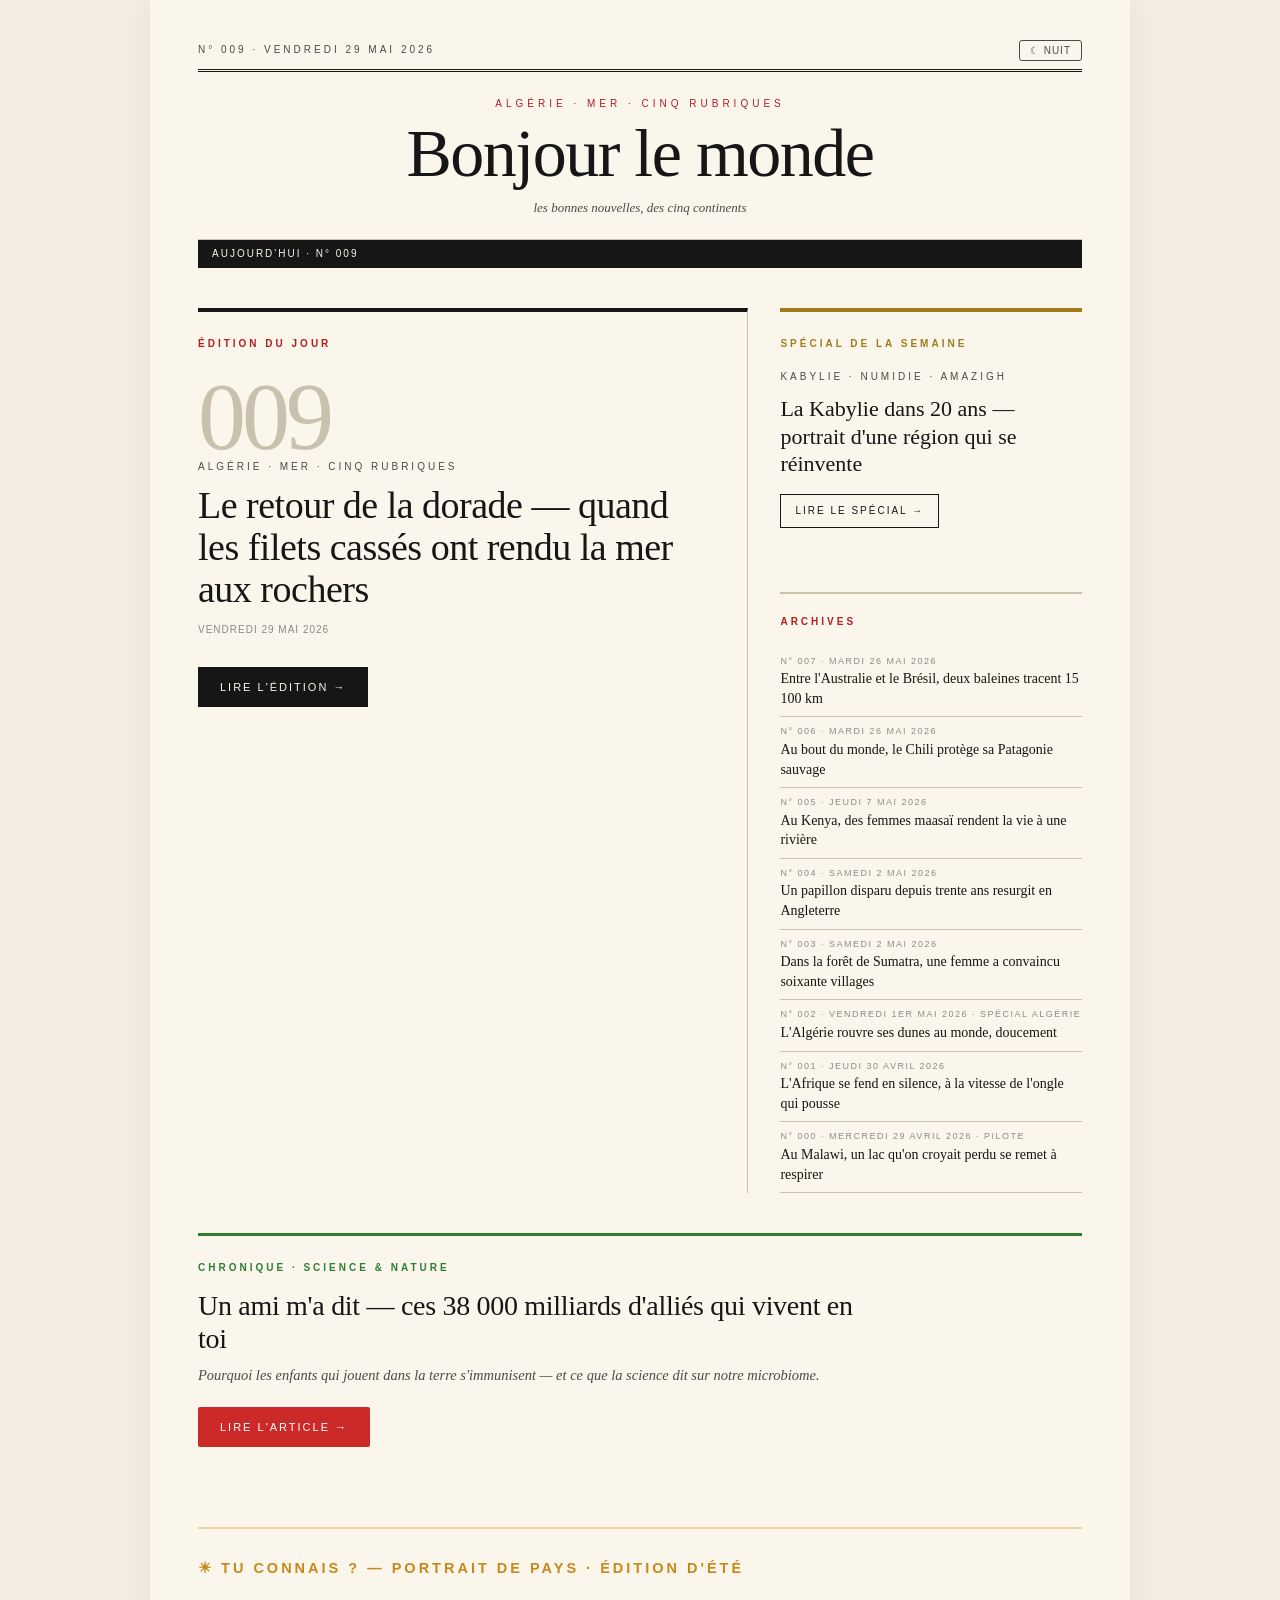
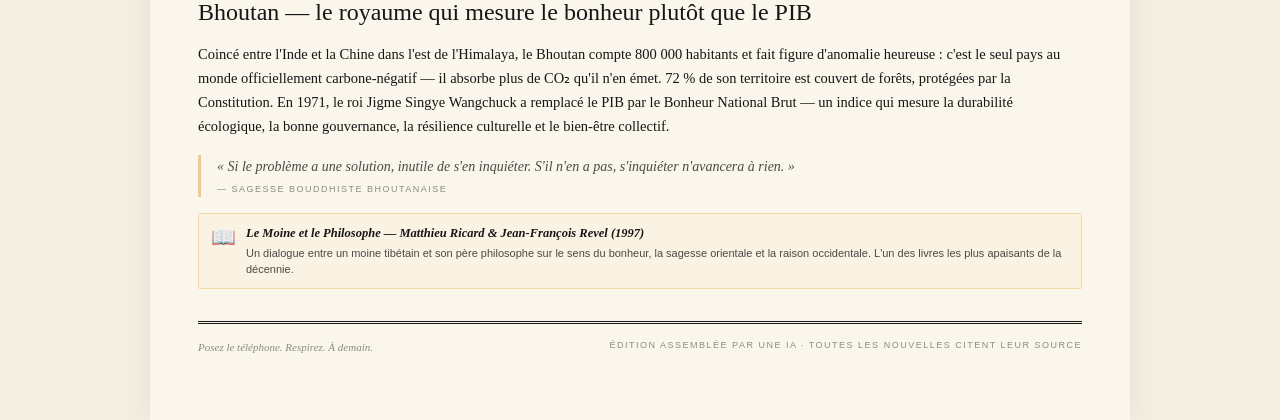
==== commit d7db6e9b: "n°009 : dorade royale, Bouzedjar, traducteurs, plaisance, diaspora — Algérie maritime Co-Authored-By" ====
--- a/index.html
+++ b/index.html
@@ -18,7 +18,7 @@
 <meta property="og:type" content="website">
 <meta property="og:title" content="Bonjour le monde — Bonnes nouvelles des cinq continents">
 <meta property="og:description" content="Un journal de bonnes nouvelles des cinq continents. Articles apaisants, faits vérifiés, sources citées. Nouvelle édition chaque jour.">
-<meta property="og:image" content="https://dzcheck.com/assets/img/n007-une.jpg">
+<meta property="og:image" content="https://upload.wikimedia.org/wikipedia/commons/3/3b/Fishing_at_former_biological_station%2C_S%C3%A8te.jpg">
 <meta property="og:url" content="https://dzcheck.com/">
 <meta property="og:site_name" content="Bonjour le monde">
 <meta property="og:locale" content="fr_FR">
@@ -27,7 +27,7 @@
 <meta name="twitter:card" content="summary_large_image">
 <meta name="twitter:title" content="Bonjour le monde — Bonnes nouvelles des cinq continents">
 <meta name="twitter:description" content="Un journal de bonnes nouvelles des cinq continents. Articles apaisants, faits vérifiés, sources citées.">
-<meta name="twitter:image" content="https://dzcheck.com/assets/img/n007-une.jpg">
+<meta name="twitter:image" content="https://upload.wikimedia.org/wikipedia/commons/3/3b/Fishing_at_former_biological_station%2C_S%C3%A8te.jpg">
 
 <!-- ============ SCHEMA.ORG JSON-LD ============ -->
 <script type="application/ld+json">
@@ -311,12 +311,12 @@
 <div class="page">
 
 <div class="topbar">
-  <small id="topbar-date">N° 007 · Mardi 26 mai 2026</small>
+  <small id="topbar-date">N° 009 · Vendredi 29 mai 2026</small>
   <button class="toggle" id="toggle">☾ NUIT</button>
 </div>
 
 <header class="masthead">
-  <p class="pre" id="masthead-kicker">Nature · Océans · Australie · Brésil</p>
+  <p class="pre" id="masthead-kicker">Algérie · Mer · Cinq rubriques</p>
   <h1>Bonjour le monde</h1>
   <p class="strap">les bonnes nouvelles, des cinq continents</p>
 </header>
@@ -329,19 +329,19 @@
 <div id="content">
   <div class="home-grid">
     <div class="card-today">
-      <p class="card-label">Édition spéciale <span class="badge-special">Spécial</span></p>
-      <span class="card-num">008</span>
-      <p class="card-kicker">Kabylie · Numidie · Amazigh</p>
-      <h2>La Kabylie dans 20 ans — portrait d'une région qui se réinvente</h2>
-      <p class="card-date">Mercredi 27 mai 2026 · Spécial Kabylie</p>
-      <a class="btn-flash" href="archives/n008.html">Lire l'édition →</a>
+      <p class="card-label">Édition du jour</p>
+      <span class="card-num">009</span>
+      <p class="card-kicker">Algérie · Mer · Cinq rubriques</p>
+      <h2>Le retour de la dorade — quand les filets cassés ont rendu la mer aux rochers</h2>
+      <p class="card-date">Vendredi 29 mai 2026</p>
+      <a class="btn-primary" href="archives/n009.html">Lire l'édition →</a>
     </div>
     <div class="right-col">
       <div class="card-special">
         <p class="card-label">Spécial de la semaine</p>
-        <p class="card-kicker">Tourisme · Sahara algérien</p>
-        <h3>L'Algérie rouvre ses dunes au monde, doucement</h3>
-        <a class="btn-secondary" href="archives/n002.html">Lire le spécial →</a>
+        <p class="card-kicker">Kabylie · Numidie · Amazigh</p>
+        <h3>La Kabylie dans 20 ans — portrait d'une région qui se réinvente</h3>
+        <a class="btn-secondary" href="archives/n008.html">Lire le spécial →</a>
       </div>
       <div class="archives-side">
         <h3>Archives</h3>
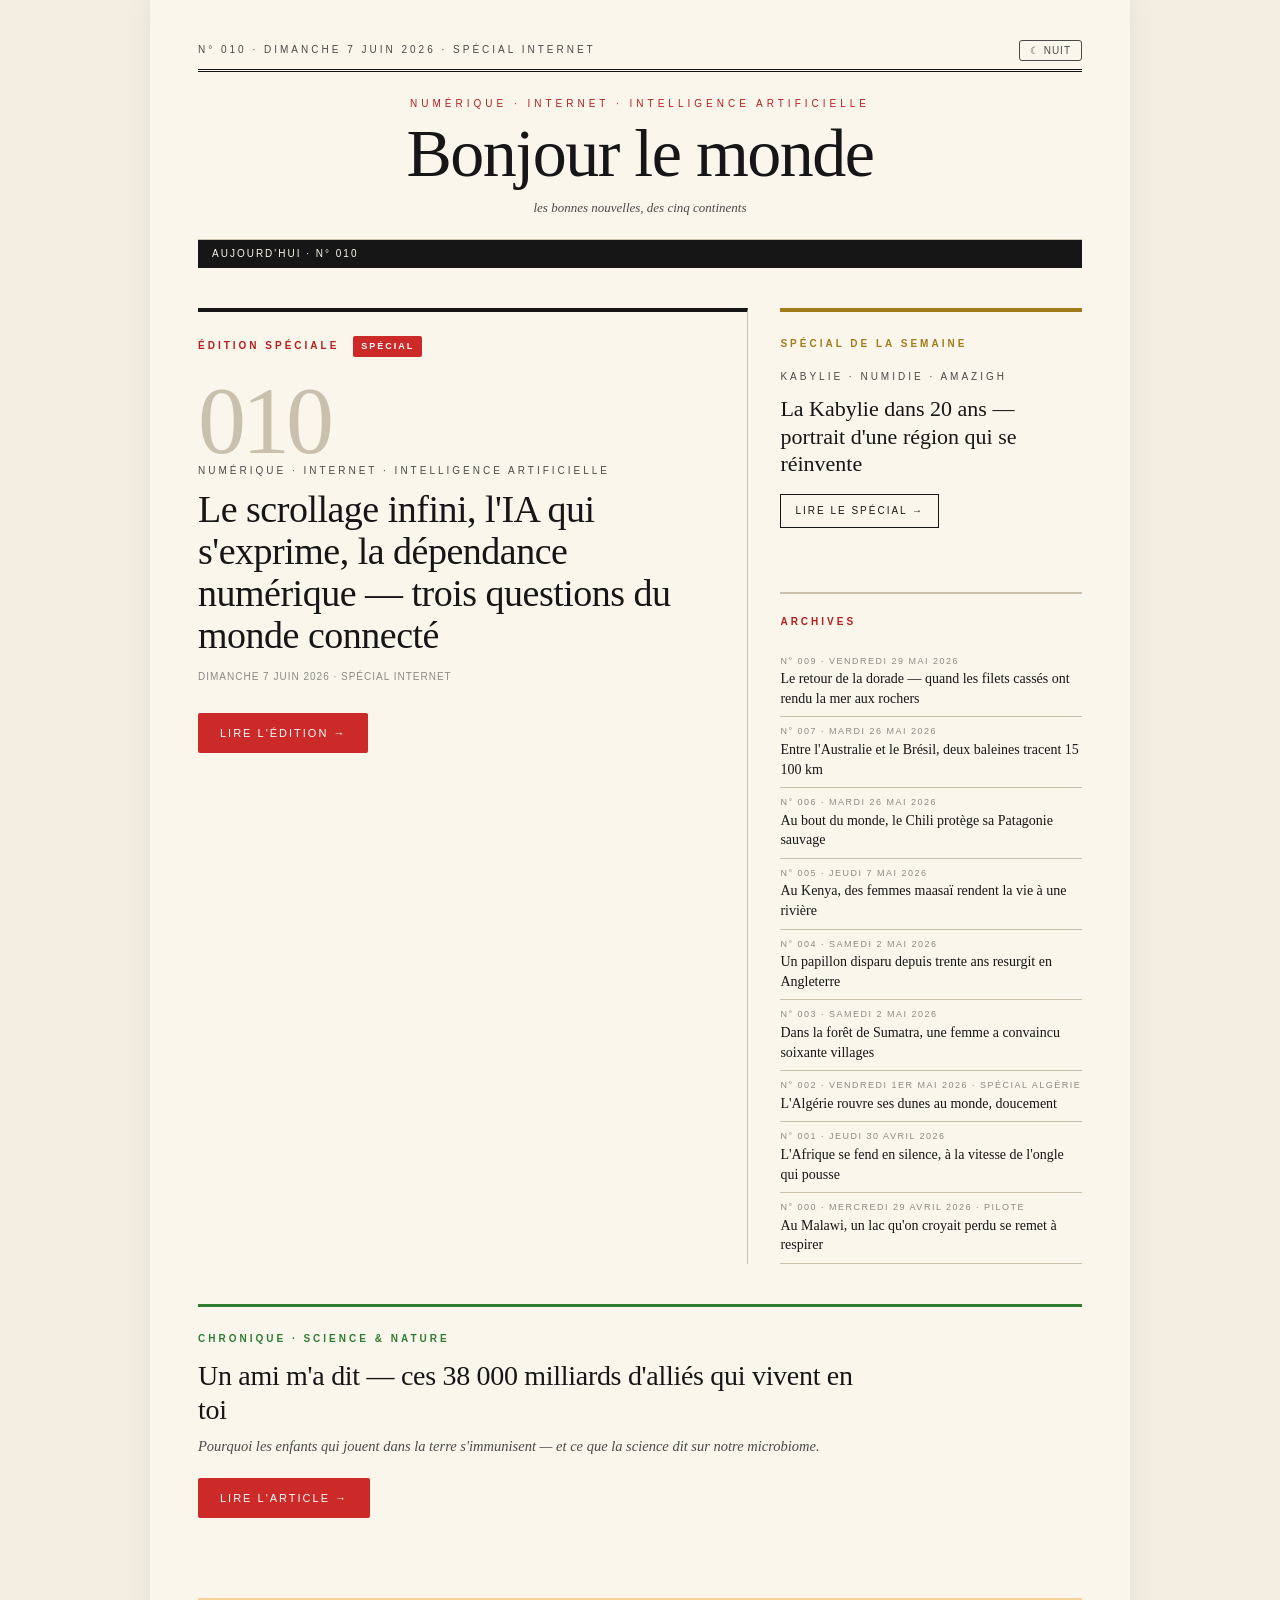
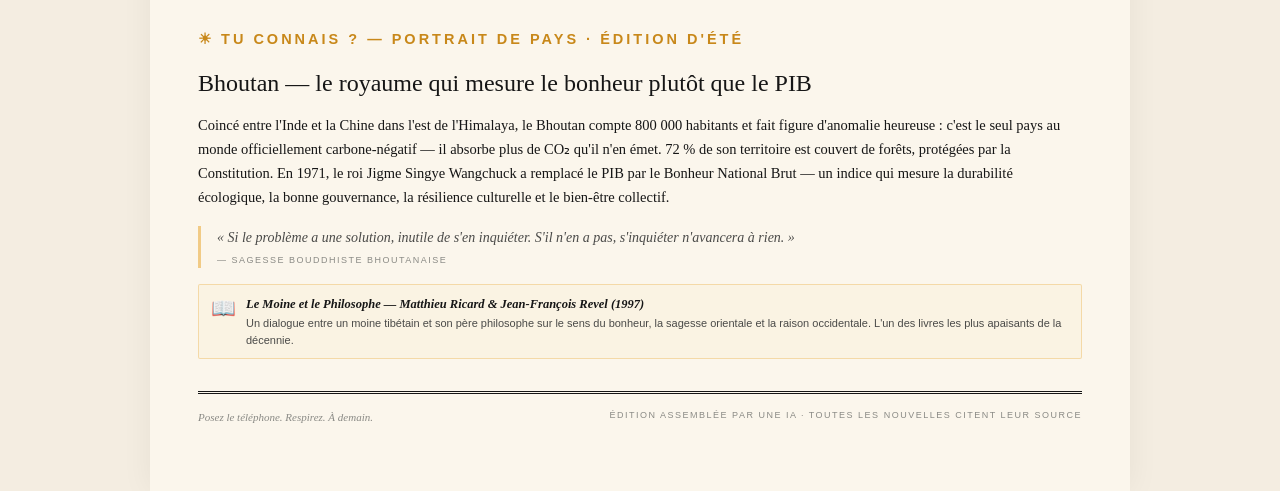
==== commit 7e3dab99: "n°010 : édition spéciale internet — scrollage nocif, IA qui s'exprime, dépendance à l'IA Co-Authored" ====
--- a/index.html
+++ b/index.html
@@ -311,12 +311,12 @@
 <div class="page">
 
 <div class="topbar">
-  <small id="topbar-date">N° 009 · Vendredi 29 mai 2026</small>
+  <small id="topbar-date">N° 010 · Dimanche 7 juin 2026 · Spécial Internet</small>
   <button class="toggle" id="toggle">☾ NUIT</button>
 </div>
 
 <header class="masthead">
-  <p class="pre" id="masthead-kicker">Algérie · Mer · Cinq rubriques</p>
+  <p class="pre" id="masthead-kicker">Numérique · Internet · Intelligence artificielle</p>
   <h1>Bonjour le monde</h1>
   <p class="strap">les bonnes nouvelles, des cinq continents</p>
 </header>
@@ -329,27 +329,27 @@
 <div id="content">
   <div class="home-grid">
     <div class="card-today">
-      <p class="card-label">Édition du jour</p>
-      <span class="card-num">009</span>
-      <p class="card-kicker">Algérie · Mer · Cinq rubriques</p>
-      <h2>Le retour de la dorade — quand les filets cassés ont rendu la mer aux rochers</h2>
-      <p class="card-date">Vendredi 29 mai 2026</p>
-      <a class="btn-primary" href="archives/n009.html">Lire l'édition →</a>
+      <p class="card-label">Édition spéciale <span class="badge-special">Internet</span></p>
+      <span class="card-num">010</span>
+      <p class="card-kicker">Numérique · Internet · Intelligence artificielle</p>
+      <h2>Le scrollage infini, l'IA qui s'exprime, la dépendance numérique — trois questions du monde connecté</h2>
+      <p class="card-date">Dimanche 7 juin 2026</p>
+      <a class="btn-flash" href="archives/n010.html">Lire l'édition →</a>
     </div>
     <div class="right-col">
       <div class="card-special">
         <p class="card-label">Spécial de la semaine</p>
-        <p class="card-kicker">Kabylie · Numidie · Amazigh</p>
-        <h3>La Kabylie dans 20 ans — portrait d'une région qui se réinvente</h3>
-        <a class="btn-secondary" href="archives/n008.html">Lire le spécial →</a>
+        <p class="card-kicker">Algérie · Mer · Cinq rubriques</p>
+        <h3>Le retour de la dorade — quand les filets cassés ont rendu la mer aux rochers</h3>
+        <a class="btn-secondary" href="archives/n009.html">Lire le spécial →</a>
       </div>
       <div class="archives-side">
         <h3>Archives</h3>
         <ul>
+          <li><a href="archives/n008.html"><span class="meta">N° 008 · Mercredi 27 mai 2026</span>La Kabylie dans 20 ans — portrait d'une région qui se réinvente</a></li>
           <li><a href="archives/n007.html"><span class="meta">N° 007 · Mardi 26 mai 2026</span>Entre l'Australie et le Brésil, deux baleines tracent 15 100 km</a></li>
           <li><a href="archives/n006.html"><span class="meta">N° 006 · Mardi 26 mai 2026</span>Au bout du monde, le Chili protège sa Patagonie sauvage</a></li>
           <li><a href="archives/n005.html"><span class="meta">N° 005 · Jeudi 7 mai 2026</span>Au Kenya, des femmes maasaï rendent la vie à une rivière</a></li>
-          <li><a href="archives/n004.html"><span class="meta">N° 004 · Samedi 2 mai 2026</span>Un papillon disparu depuis trente ans resurgit en Angleterre</a></li>
         </ul>
       </div>
     </div>
